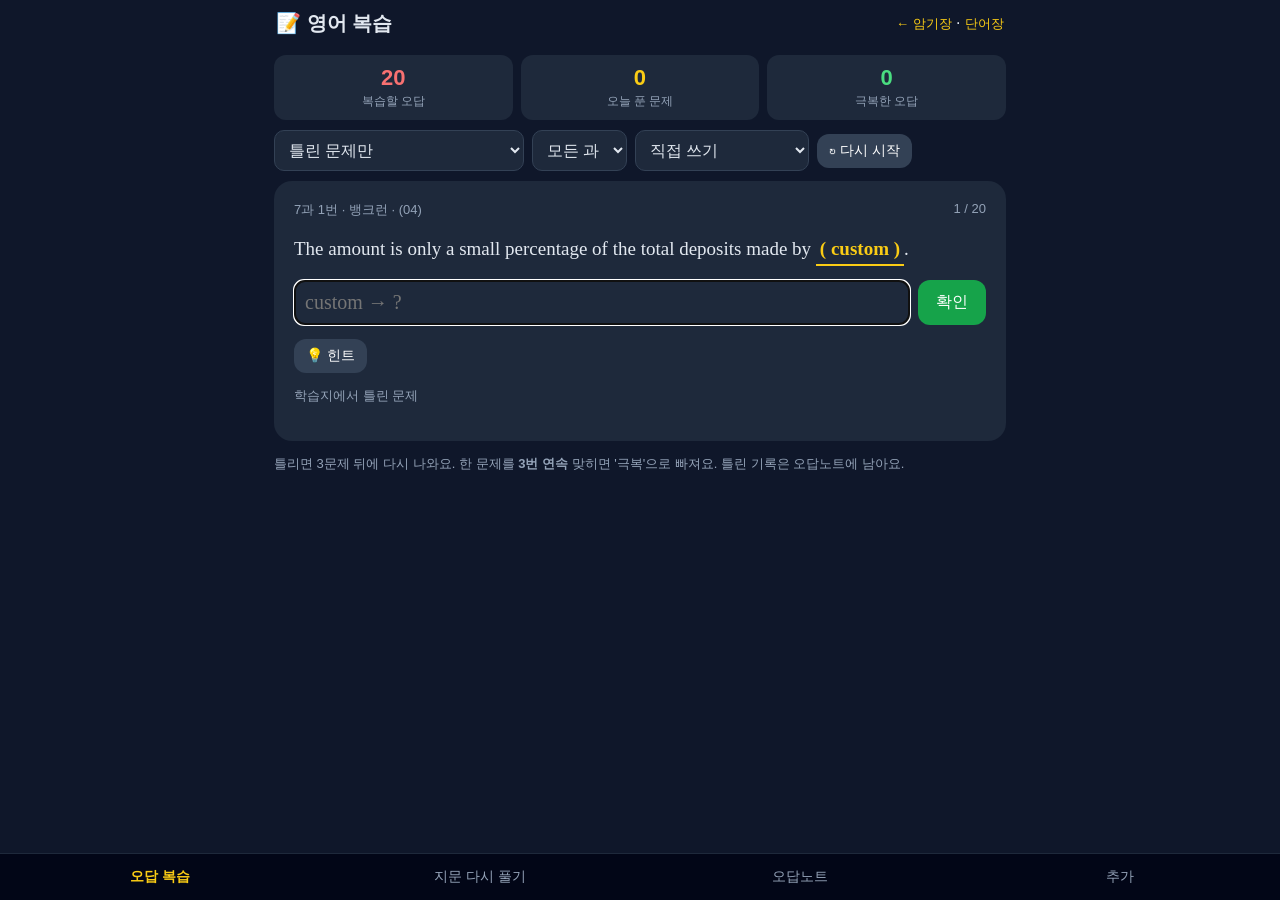
==== english.html @ 08113dca "영어 복습 페이지 추가: 어형변화 학습지(7·8과) 오답 위주 복습, 지문 다시 풀기, 오답노트 Co-Authored-By: Claude Opus 5.5 <noreply@anthr" ====
<!DOCTYPE html>
<html lang="ko">
<head>
<meta charset="UTF-8">
<meta name="viewport" content="width=device-width, initial-scale=1, viewport-fit=cover">
<meta name="apple-mobile-web-app-capable" content="yes">
<meta name="apple-mobile-web-app-title" content="암기장">
<meta name="theme-color" content="#0f172a">
<title>영어 복습 · 어형변화 오답</title>
<link rel="manifest" href="manifest.json">
<link rel="icon" href="icon.svg" type="image/svg+xml">
<!--
=====================================================================
  영어 복습 (어형변화 오답 위주) — 수정 가이드
=====================================================================
  한 파일짜리 HTML/CSS/JS. 데이터는 아래 <script id="eng-data"> 의 JSON 배열.
  지문 하나 = 객체 하나:
  { "id":"7-1", "book":"빠바 구문독해", "lesson":"7과", "no":1, "title":"뱅크런",
    "text":[ "문장1", "... [01] ...", ... ],      ← 빈칸은 [01], [02] … 로 표시
    "b":[ [원형, 정답, 내 오답, 유형, 해설], ... ] } ← b[0]이 [01]
      - 정답: 여러 개 허용이면 "terrifying|terrible" 처럼 | 로 구분 (첫 번째가 대표 정답)
      - 내 오답: 맞힌 문제는 "" / 틀린 문제는 내가 쓴 답 / "?" 는 선생님 체크(다시 볼 문제)
      - 유형: 명사 · 형용사 · 부사 · 분사 · 복수형
  ⚠ 문제 ID = "지문id-번호" (예: 7-1-04). 학습 기록이 ID로 저장되므로 id를 바꾸면 기록이 초기화됨.
  새 학습지는 화면의 '추가' 탭에서 붙여넣어도 되고(기기에만 저장), 여기 JSON에 넣어도 됨.
  저장 키: localStorage "eng_review_v1"  { st:{문제ID:{w:틀린수, c:연속정답, n:푼수, t:마지막}} }, "eng_review_extra"(추가 지문)
=====================================================================
-->
<style>
*{box-sizing:border-box;-webkit-tap-highlight-color:transparent}
body{margin:0;font-family:-apple-system,"Apple SD Gothic Neo","Noto Sans KR",sans-serif;background:#0f172a;color:#e2e8f0;padding-bottom:calc(80px + env(safe-area-inset-bottom))}
.top{display:flex;justify-content:space-between;align-items:center;padding:calc(env(safe-area-inset-top) + 10px) 16px 8px;max-width:760px;margin:0 auto}
.top h1{font-size:20px;margin:0}
.top a{color:#facc15;font-size:13px;text-decoration:none}
main{max-width:760px;margin:0 auto;padding:0 14px}
h2{font-size:16px;margin:22px 0 8px}
.muted{color:#94a3b8;font-size:13px;line-height:1.5}
.hidden{display:none!important}
.center{text-align:center}
.tab{display:none}.tab.active{display:block}
.row{display:flex;flex-wrap:wrap;gap:8px;margin:10px 0;align-items:center}
select,input[type=text],textarea{background:#1e293b;color:#e2e8f0;border:1px solid #334155;border-radius:10px;padding:10px;font-size:16px}
textarea{width:100%;font-family:ui-monospace,monospace;font-size:13px}
.chk{display:flex;align-items:center;gap:4px;font-size:14px}
.btn{background:#334155;color:#fff;border:0;border-radius:12px;padding:12px 18px;font-size:16px;cursor:pointer}
.btn.small{padding:8px 12px;font-size:14px}
.btn.good{background:#16a34a}.btn.bad{background:#dc2626}.btn.mid{background:#ca8a04}
.btn.wide{flex:1}
.stats{display:grid;grid-template-columns:repeat(3,1fr);gap:8px;margin:10px 0}
.stat{background:#1e293b;border-radius:12px;padding:10px;text-align:center}
.stat b{display:block;font-size:22px}
.stat span{font-size:12px;color:#94a3b8}
.stat.r b{color:#f87171}.stat.y b{color:#facc15}.stat.g b{color:#4ade80}
.qcard{background:#1e293b;border-radius:18px;padding:20px;display:flex;flex-direction:column;gap:14px;min-height:260px}
.qmeta{display:flex;justify-content:space-between;color:#94a3b8;font-size:13px;gap:8px}
.tagc{background:#334155;border-radius:8px;padding:1px 8px;font-size:12px;color:#e2e8f0}
.sent{font-size:19px;line-height:1.65;font-family:Georgia,"Times New Roman",serif}
.blank{display:inline-block;border-bottom:2px solid #facc15;color:#facc15;font-weight:700;padding:0 4px;min-width:70px;text-align:center}
.blank.ok{color:#4ade80;border-color:#4ade80}.blank.no{color:#f87171;border-color:#f87171}
.ansrow{display:flex;gap:8px}
.ansrow input{flex:1;min-width:0;font-size:20px;font-family:Georgia,serif}
.ansrow .btn{white-space:nowrap}
.result{border-top:1px dashed #475569;padding-top:12px;line-height:1.6;font-size:15px}
.result .big{font-size:20px;font-weight:700}
.result .ok{color:#4ade80}.result .no{color:#f87171}
.result s{color:#f87171}
.why{color:#cbd5e1;margin-top:6px}
.prev{font-size:13px;color:#94a3b8}
.speak{background:none;border:1px solid #334155;color:#e2e8f0;border-radius:999px;width:36px;height:36px;font-size:15px;cursor:pointer}
.chips{display:flex;flex-wrap:wrap;gap:6px;margin:8px 0}
.chip{background:#1e293b;border:1px solid #334155;color:#e2e8f0;border-radius:999px;padding:7px 12px;font-size:14px;cursor:pointer}
.chip.on{background:#facc15;color:#111;border-color:#facc15;font-weight:700}
.chip .n{color:#f87171;font-weight:700;margin-left:3px}
.chip.on .n{color:#b91c1c}
.passage{background:#1e293b;border-radius:14px;padding:16px;font-family:Georgia,serif;font-size:17px;line-height:2.1}
.passage input{width:auto;min-width:90px;max-width:170px;padding:2px 6px;font-size:16px;border-radius:6px;font-family:Georgia,serif}
.passage input.ok{border-color:#4ade80;color:#4ade80}.passage input.no{border-color:#f87171;color:#f87171}
.passage .fix{color:#4ade80;font-size:13px;margin-left:2px}
.passage .base{color:#94a3b8;font-size:12px}
.note{background:#1e293b;border-radius:12px;padding:12px 14px;margin:10px 0;border-left:4px solid #f87171}
.note.done{border-left-color:#4ade80;opacity:.75}
.note .h{display:flex;justify-content:space-between;font-size:12px;color:#94a3b8}
.note .s{font-family:Georgia,serif;font-size:15px;line-height:1.6;margin:6px 0}
.note .a{font-size:15px}
.note .a s{color:#f87171}.note .a b{color:#4ade80}
.pat{display:flex;flex-wrap:wrap;gap:6px}
.pat div{background:#1e293b;border-radius:10px;padding:8px 12px;font-size:14px}
.pat b{color:#f87171}
.tabs{position:fixed;bottom:0;left:0;right:0;display:flex;background:#020617;border-top:1px solid #1e293b;padding-bottom:env(safe-area-inset-bottom);z-index:5}
.tabs button{flex:1;background:none;border:0;color:#94a3b8;padding:14px 0;font-size:14px;cursor:pointer}
.tabs button.active{color:#facc15;font-weight:700}
.empty{text-align:center;padding:40px 10px;color:#94a3b8}
@media print{
  body{background:#fff;color:#000;padding:0}
  .top,.tabs,.noprint,.row{display:none!important}
  .tab{display:none!important}#tab-note{display:block!important}
  .note{background:#fff;border:1px solid #999;border-left:4px solid #000;break-inside:avoid;opacity:1}
  .note .h,.why{color:#333}.note .a s{color:#b00}.note .a b{color:#060}
  .pat div{background:#fff;border:1px solid #999}
}
</style>
</head>
<body>
<header class="top">
  <h1>📝 영어 복습</h1>
  <div><a href="index.html">← 암기장</a> · <a href="vocab.html">단어장</a></div>
</header>

<main>
  <!-- 오답 복습 -->
  <section id="tab-drill" class="tab active">
    <div class="stats">
      <div class="stat r"><b id="stWrong">0</b><span>복습할 오답</span></div>
      <div class="stat y"><b id="stTry">0</b><span>오늘 푼 문제</span></div>
      <div class="stat g"><b id="stDone">0</b><span>극복한 오답</span></div>
    </div>
    <div class="row">
      <select id="dScope">
        <option value="wrong">틀린 문제만</option>
        <option value="mix">틀린 문제 + 섞어서 맞힌 문제</option>
        <option value="all">전체 문제</option>
      </select>
      <select id="dLesson"></select>
      <select id="dMode">
        <option value="type">직접 쓰기</option>
        <option value="card">카드 (보고 넘기기)</option>
      </select>
      <button class="btn small" id="dRestart">↻ 다시 시작</button>
    </div>
    <div id="drillBox"></div>
    <p class="muted">틀리면 3문제 뒤에 다시 나와요. 한 문제를 <b>3번 연속</b> 맞히면 '극복'으로 빠져요. 틀린 기록은 오답노트에 남아요.</p>
  </section>

  <!-- 지문 -->
  <section id="tab-passage" class="tab">
    <p class="muted">학습지처럼 지문 전체를 다시 풀어요. 숫자는 그 지문에서 아직 극복 못 한 오답 수예요.</p>
    <div class="chips" id="pChips"></div>
    <div id="passageBox"></div>
  </section>

  <!-- 오답노트 -->
  <section id="tab-note" class="tab">
    <h2>내 실수 패턴</h2>
    <div class="pat" id="patBox"></div>
    <div class="row noprint">
      <select id="nFilter">
        <option value="open">아직 복습할 오답</option>
        <option value="all">틀렸던 문제 전부</option>
      </select>
      <button class="btn small good" id="nPrint">오답노트 PDF 저장</button>
    </div>
    <div id="noteList"></div>
  </section>

  <!-- 추가 -->
  <section id="tab-add" class="tab">
    <h2>새 학습지 추가</h2>
    <p class="muted">채점한 어형변화 학습지 사진과 아래 요청문을 AI에게 보내고, 받은 JSON을 붙여넣으세요. 이 기기에만 저장돼요.</p>
    <textarea id="promptBox" rows="9" readonly></textarea>
    <div class="row"><button class="btn small" id="copyPrompt">요청문 복사</button></div>
    <textarea id="pasteBox" rows="8" placeholder='[{"id":"9-1","book":"빠바 구문독해","lesson":"9과","no":1,"title":"...","text":["... [01] ..."],"b":[["limit","limited","limit","분사","해설"]]}]'></textarea>
    <div class="row"><button class="btn" id="pasteAdd">추가하기</button></div>
    <p class="muted" id="pasteMsg"></p>
    <h2>기기에 추가한 지문</h2>
    <div id="extraList" class="muted"></div>
    <h2>기록</h2>
    <div class="row">
      <button class="btn small" id="exportBtn">기록 내보내기</button>
      <label class="btn small">가져오기<input type="file" id="importFile" accept=".json,application/json" hidden></label>
      <button class="btn small bad" id="resetBtn">기록 초기화</button>
    </div>
  </section>
</main>

<nav class="tabs">
  <button data-tab="drill" class="active">오답 복습</button>
  <button data-tab="passage">지문 다시 풀기</button>
  <button data-tab="note">오답노트</button>
  <button data-tab="add">추가</button>
</nav>

<script type="application/json" id="eng-data">
[
{"id":"7-1","book":"빠바 구문독해","lesson":"7과","no":1,"title":"뱅크런",
 "text":["People sometimes worry that a bank will run out of money.","So they all panic and try to withdraw their money.","This is called a bank run.","In some cases, it can cause a bank to go bankrupt.","The reason for this is that most banks keep a [01] amount of money in their safes.","They do this for [02] purposes.","The amount is only a small [03] of the total deposits made by [04].","Therefore, if a bank run occurs, the bank must find a way to increase the amount of cash they have on hand.","One way that they can do this is by selling their assets.","These sales must be done [05], so the price of the assets is likely to be much lower than normal.","This can cause even more [06] [07], leading to [08] [09]."],
 "b":[["limit","limited","","분사","명사 amount를 꾸미는 말 → '제한된' 과거분사 limited"],
      ["secure","security","","명사","for ___ purposes: 명사가 명사를 꾸밈 → security purposes(보안상의 목적)"],
      ["percent","percentage","","명사","a small ___ of ~ : '비율'은 percentage (percent는 숫자 뒤: 15 percent)"],
      ["custom","customers","customer","복수형","made by ___ : 예금한 '고객들' → 셀 수 있는 명사는 복수형 customers. (custom=관습, customer=고객)"],
      ["quick","quickly","","부사","동사 be done을 꾸밈 → 부사 quickly"],
      ["custom","customer","","명사","customer anxiety: 명사가 명사를 꾸밈(고객 불안). 여기는 수식어라 단수!"],
      ["anxious","anxiety","","명사","cause의 목적어 → 명사 anxiety"],
      ["increase","increased","increase","분사","명사 withdrawals 앞에서 꾸미는 말 → '증가된' increased. 명사 앞 동사는 분사로!"],
      ["withdraw","withdrawals","","명사","leading to ___ : 전치사 to 뒤 명사 '인출' withdrawals"]]},
{"id":"7-2","book":"빠바 구문독해","lesson":"7과","no":2,"title":"병원 광대",
 "text":["Although being ill is quite serious, some trips to the hospital now include unexpected [01].","Healthcare [02] have been dressing up like clowns to help patients relax and reduce the stress staying in the hospital can cause.","Evidence suggests the laughter these [03] clowns create is as [04] as some medication.","In one experiment, [05] sent clowns to entertain children being prepared for surgery.","One group of kids spent about half an hour with a clown, while a second group of children received a sedative instead.","The kids who met with clowns showed the same [06] in anxiety as those who were given the sedative.","It is believed that medical clowns could also be used to help kids with autism and young burn victims in need of [07] bandage-changing."],
 "b":[["laugh","laughter","","명사","형용사 unexpected 뒤 → 명사 '웃음' laughter"],
      ["work","workers","","복수형","have been의 주어 → 사람 명사 복수 workers"],
      ["medicine","medical","","형용사","clowns를 꾸밈 → 형용사 medical(의료의)"],
      ["effect","effective","","형용사","as ___ as : be동사의 보어 → 형용사 effective"],
      ["research","researchers","","복수형","sent의 주어 → 사람 명사 researchers"],
      ["reduce","reduction","","명사","the same ___ in : 관사+형용사 뒤 → 명사 reduction"],
      ["pain","painful","","형용사","bandage-changing을 꾸밈 → 형용사 painful"]]},
{"id":"7-3","book":"빠바 구문독해","lesson":"7과","no":3,"title":"침팬지와 게임 이론",
 "text":["In the 1950s, [01] observed chimpanzees that weren't [02] related sharing meat.","They struggled to understand why animals that aren't part of the same family help one another.","Today, it is believed that the answer is related to game theory.","To understand this concept better, consider the following situation.","Tournaments were once held by a [03] [04] in which computer programs competed against each other.","Each program had a specific strategy that it followed when encountering an opponent — cooperating with it, backing down from it, and so on.","A strategy emerged over time that was more [05] than others: start by being [06], and then [07] copy your opponents' [08].","In other words, if they cooperate, I cooperate.","If they stop sharing with me, I stop sharing with them.","The behavior we observe in the animal kingdom that is similar to this is called reciprocity.","The chimpanzees share food with others because they believe the other will return the favor."],
 "b":[["biology","biologists","","복수형","observed의 주어, 다음 문장에서 They로 받음 → biologists"],
      ["biological","biologically","","부사","형용사 related를 꾸밈 → 부사 biologically"],
      ["politics","political","","형용사","scientist를 꾸밈 → 형용사 political"],
      ["science","scientist","scientists","복수형","앞에 관사 a! → 단수 scientist (a political scientist 정치학자)"],
      ["success","successful","","형용사","more ___ than : be동사 보어 → 형용사"],
      ["cooperate","cooperative","","형용사","being ___ : be의 보어 → 형용사 cooperative"],
      ["simple","simply","","부사","동사 copy를 꾸밈 → 부사 simply"],
      ["behave","behavior","","명사","소유격 opponents' 뒤 → 명사 behavior"]]},
{"id":"7-4","book":"빠바 구문독해","lesson":"7과","no":4,"title":"바를러 국경 마을",
 "text":["Baarle is a small border village where areas of Belgian land are scattered within the [01] Dutch territory.","To make things more [02], there are some Belgian areas within the Dutch territory that contain smaller Dutch properties.","It is one of only a few places in the world that have such a [03] border.","In 1995, the Belgian and Dutch [04] decided to [05] mark the unusual border with a line on the ground.","If the border line runs through the middle of [06] such as houses and cafes, it cuts them in half, and each part belongs to a [07] country.","Which country do you live in if your house is divided by this line?","This is determined by where your front door is!","So if the Dutch annoyed you last week, all you have to do is move your front door to relocate to Belgium."],
 "b":[["surround","surrounding","surrounded","분사","'주변의, 둘러싸고 있는' 네덜란드 영토 → surrounding (영토가 벨기에 땅을 둘러싸는 능동). surrounded는 '둘러싸인'"],
      ["confuse","confusing","","분사","상황(things)이 혼란을 '주는' → confusing"],
      ["complicate","complicated","","분사","'복잡한' 국경 → complicated"],
      ["govern","governments","?","복수형","Belgian and Dutch 두 나라의 정부 → 복수형 governments"],
      ["clear","clearly","","부사","동사 mark를 꾸밈 → 부사 clearly"],
      ["build","buildings","building","복수형","such as houses and cafes(여러 건물), 관사도 없음 → 복수 buildings"],
      ["differ","different","","형용사","a ___ country : 명사 수식 → 형용사 different"]]},
{"id":"7-5","book":"빠바 구문독해","lesson":"7과","no":5,"title":"연좌 농성 운동",
 "text":["The sit-in [01] was part of the struggle for [02] [03] in the US.","Its goal was to end the [04] [05] of races in public places.","One of the most important events of this movement was the moment when some African American college students sat in a [06] section of a restaurant in North Carolina.","They were told to leave, but they protested by remaining in their seats.","This was not the first sit-in of the civil rights movement, but it led to a series of similar protests.","During them, [07] occupied seats in places where races were segregated, including restaurants and libraries.","They refused to move unless they were either served or arrested.","Many [08] decided to end their practice of racial [09] rather than deal with more protests.","These sit-ins helped pass the Civil Rights Act of 1964, which [10] ended segregation in public places."],
 "b":[["move","movement","","명사","The sit-in ___ : '운동' movement"],
      ["race","racial","","형용사","equality를 꾸밈 → 형용사 racial"],
      ["equal","equality","","명사","for 뒤 → 명사 equality"],
      ["force","forced","","분사","'강제된' 분리 → forced"],
      ["separate","separation","","명사","the ___ of races : 명사 separation"],
      ["segregate","segregated","","분사","'분리된' 구역 → segregated"],
      ["protest","protesters","","복수형","occupied의 주어 → 사람 명사 복수 protesters"],
      ["establish","establishments","","복수형","Many ___ : 업체들 → establishments"],
      ["segregate","segregation","","명사","racial 뒤 → 명사 segregation"],
      ["official","officially","","부사","동사 ended를 꾸밈 → 부사 officially"]]},
{"id":"7-6","book":"빠바 구문독해","lesson":"7과","no":6,"title":"불면증",
 "text":["Insomnia [01] face a vicious cycle.","First, they fail to sleep well for a few nights in a row, and then they begin to experience stress about their lack of sleep.","This stress, in turn, leads to further trouble sleeping.","While many patients feel [02] is the only remedy for their problem, doctors disagree.","They believe that a [03] condition is often responsible for insomnia.","This condition can be treated with cognitive [04] therapy, which focuses on changing the way these people think about insomnia, thereby enabling a change in behavior.","The therapy involves showing patients that they can still be [05] even if they fail to get a good night's sleep once in a while."],
 "b":[["suffer","sufferers","","복수형","face의 주어, they로 받음 → sufferers"],
      ["medicate","medication","","명사","feel (that) ___ is : 주어 → 명사 medication"],
      ["psychology","psychological","","형용사","condition을 꾸밈 → 형용사"],
      ["behavior","behavioral","","형용사","therapy를 꾸밈 → behavioral (인지행동치료)"],
      ["health","healthy","","형용사","be동사 보어 → 형용사 healthy"]]},
{"id":"7-7","book":"빠바 구문독해","lesson":"7과","no":7,"title":"그레이스 호퍼",
 "text":["Grace Hopper was born in New York in 1906.","She showed an interest in mechanics at an early age, often taking apart [01] and putting them back together.","She earned degrees in mathematics and physics at Vassar College and later received a PhD in mathematics from Yale.","Upon graduating, she returned to Vassar as a professor.","Following the attack on Pearl Harbor in 1941, which caused the US to enter World War II, Hopper joined the military.","In 1944, she was assigned to a computer project at Harvard University.","Her team helped create an early version of an electronic computer.","After the war, she took part in the [02] of UNIVAC, the first all-electronic [03] computer.","She [04] reached the rank of [05] and was recognized [06] for her work with computers.","In 1973, she became the first woman to be named a [07] fellow of the British Computer Society."],
 "b":[["apply","appliances","","복수형","taking apart ___ and putting them : them으로 받음 → 가전제품 appliances"],
      ["create","creation","creating","명사","the ___ of : 관사 the와 of 사이 → 명사 creation"],
      ["digit","digital","","형용사","computer를 꾸밈 → 형용사 digital"],
      ["eventual","eventually","","부사","동사 reached를 꾸밈 → 부사"],
      ["command","commander","","명사","the rank of ___ : 계급 '사령관' commander"],
      ["international","internationally","","부사","was recognized를 꾸밈 → 부사"],
      ["distinguish","distinguished","","분사","'저명한' 회원 → distinguished"]]},
{"id":"7-8","book":"빠바 구문독해","lesson":"7과","no":8,"title":"베수비오 화산",
 "text":["Mount Vesuvius is a volcano in Italy that had been inactive for hundreds of years until August 24, 79 A.D., when it [01] erupted.","The [02] began in the morning, as rock and lava began to be expelled at an [03] rate of 1.5 million tons per second.","The sky darkened and about six inches of ash fell to the ground each hour.","The lava started to flow around midnight, and the next morning a cloud of toxic gas reached Pompeii, where around 20,000 people lived.","At the time, the region was a popular resort spot, with many [04].","Most of the people who did not leave at the start of the eruption were buried alive in rock and ash.","In the end, it is believed that [05] 16,000 people died."],
 "b":[["sudden","suddenly","","부사","erupted를 꾸밈 → 부사"],
      ["erupt","eruption","","명사","The ___ began : 주어 → 명사"],
      ["amaze","amazing","amazed","분사","속도(rate)가 놀라움을 '주는' → amazing. 사람이 놀람을 '느끼면' amazed"],
      ["tour","tourists","","복수형","many 뒤 → 복수 tourists"],
      ["approximate","approximately","","부사","숫자 16,000을 꾸밈 → 부사"]]},
{"id":"8-1","book":"빠바 구문독해","lesson":"8과","no":1,"title":"피오나의 오디션",
 "text":["On the day of her big audition, Fiona waited outside the theater, looking at the [01] doors.","[02] [03] ran through her head: \"Am I good enough? What if I forget my lines?\"","It felt like a million butterflies were fluttering around her stomach.","[04], the doors swung open, and someone called her name.","Walking in, Fiona relaxed a bit.","\"It's now or never,\" she whispered, trying to make herself feel brave.","Standing on the stage and saying her lines, she began to feel sure of herself again.","Not only did she recite every line [05], but she also delivered them with immense passion.","Coming off the stage, she couldn't help but smile.","\"I did it. I really did it,\" she thought, [06] at how the audition had gone."],
 "b":[["close","closed","","분사","'닫힌' 문 → closed"],
      ["terror","Terrifying|Terrible","","형용사","thoughts를 꾸밈 → 형용사 '무서운' terrifying / terrible"],
      ["think","thoughts","thinking","명사","ran의 주어, 형용사 뒤 → 명사 '생각들' thoughts (복수)"],
      ["sudden","Suddenly","","부사","문장 전체를 꾸밈 → 부사"],
      ["perfect","perfectly","","부사","recite를 꾸밈 → 부사"],
      ["surprise","surprised","","분사","그녀가 놀람을 '느낌' → surprised"]]},
{"id":"8-2","book":"빠바 구문독해","lesson":"8과","no":2,"title":"나무가 되는 책",
 "text":["Despite the [01] of e-books, most kids still prefer [02] books.","[03], making printed books means cutting down trees.","But an Argentine children's book called My Father Was in the Jungle can [04] be turned back into a tree.","Made from acid-free paper and with non-toxic ink, the entire book is environment-friendly.","Seeds are also sewn into the book's pages, so it can be transformed into a tree.","Once they finish reading the book, children are encouraged to water its cover and put it in a [05] spot.","Placing the book in the dirt when the seeds begin to sprout, children can grow it like any other plant.","Although this is just a one-time project, the [06] hopes it will make people aware of the resources needed to produce everyday items such as books."],
 "b":[["popular","popularity","","명사","the ___ of → 명사"],
      ["print","printed","","분사","'인쇄된' 책 → printed"],
      ["unfortunate","Unfortunately","","부사","문장 전체를 꾸밈 → 부사"],
      ["actual","actually","","부사","can ___ be : 조동사와 동사 사이 → 부사"],
      ["sun","sunny","","형용사","spot을 꾸밈 → 형용사"],
      ["publish","publisher","","명사","hopes의 주어 → 출판사 publisher"]]},
{"id":"8-3","book":"빠바 구문독해","lesson":"8과","no":3,"title":"나무 이식 쇼크",
 "text":["Tree transplant shock is a condition that occurs when a tree undergoes stress or trauma after being moved to a new [01].","Symptoms of tree transplant shock include slower [02], which can [03] lead to [04].","Removed from its [05] location, a young tree can be expected to retain only about 15% of its root system.","This reduces its [06] to absorb water and nutrients from the soil.","There are, however, ways to deal with this, such as transplanting only trees that are native to the region.","Better suited to deal with the local climate and soils, these trees will develop new roots more [07].","Both before and after the transplant, be sure to provide the tree with plenty of water.","Once [08] transplanted, the tree will require regular [09] until it has become [10] established in its new location."],
 "b":[["locate","location","","명사","a new ___ → 명사"],
      ["grow","growth","","명사","slower ___ : 형용사 뒤 → 명사"],
      ["potential","potentially","","부사","can ___ lead → 부사"],
      ["die","death","","명사","lead to ___ : 전치사 뒤 → 명사"],
      ["origin","original","","형용사","location을 꾸밈 → 형용사"],
      ["able","ability","","명사","its ___ to : 소유격 뒤 → 명사"],
      ["quick","quickly","","부사","develop을 꾸밈 → 부사"],
      ["successful","successfully","","부사","transplanted를 꾸밈 → 부사"],
      ["water","watering","","명사","regular ___ : 물 주기 watering"],
      ["firm","firmly","","부사","established를 꾸밈 → 부사"]]},
{"id":"8-4","book":"빠바 구문독해","lesson":"8과","no":4,"title":"치과의사 방문",
 "text":["Earlier this week, our students welcomed Dr. Turner, a local dentist from the Randolph Dental Clinic nearby.","The goal of his visit was to improve the students' [01] of the [02] of dental health.","They were [03] [04] and asked Dr. Turner a number of questions.","After the question-and-answer session, the students participated in a role-playing [05].","They took turns playing the role of a dentist, even putting on a mask and gloves.","Having completed the experience, each student received a gift bag filled with [06] items for keeping their teeth clean and [07].","Encouraged by the [08] dentist to practice proper dental care at home, they are all likely to take better care of their teeth than ever before."],
 "b":[["understand","understanding","to understand","명사","소유격 students' 뒤 → 명사 understanding(이해). to부정사는 소유격 뒤에 못 옴"],
      ["important","importance","","명사","the ___ of → 명사"],
      ["extreme","extremely","","부사","형용사 interested를 꾸밈 → 부사"],
      ["interest","interested","","분사","학생들이 흥미를 '느낌' → interested"],
      ["active","activity","","명사","a role-playing ___ → 명사"],
      ["use","useful","using","형용사","명사 items를 꾸밈 → 형용사 '유용한' useful"],
      ["health","healthy","","형용사","keep teeth clean and ___ : clean과 나란히 → 형용사"],
      ["visit","visiting","visited","분사","'방문한(방문 중인)' 치과의사 → visiting (능동). visited는 '방문을 받은'"]]},
{"id":"8-5","book":"빠바 구문독해","lesson":"8과","no":5,"title":"프리츠 폴라드",
 "text":["Fritz Pollard was an [01] football [02] and coach who broke many [03] throughout his career.","It started when he joined the Brown University football team in 1915.","Being African American, Pollard wasn't accepted by his teammates at first.","However, his skill and charisma changed their minds, and Pollard led Brown to a record of eight wins and one [04] the following year.","In 1920, Pollard became the first African American quarterback in the pro football league and won the [05] with his team, the Akron Pros.","The next year, he became the first African American head coach in the [06] Football League, and he continued to coach and play until 1926.","His playing days being behind him, Pollard then organized and began coaching the Chicago Black Hawks, an all-African American [07] football team, in 1928.","Pollard [08] retired from football in 1937."],
 "b":[["America","American","","형용사","football player를 꾸밈 → 형용사"],
      ["play","player","","명사","___ and coach : 사람 명사"],
      ["bound","boundaries","boundary","복수형","many 뒤 → 복수 boundaries (y → ies)"],
      ["lose","loss","losts","명사","eight wins and one ___ : 명사 loss(패배). lose의 명사형은 loss"],
      ["champion","championship","","명사","won the ___ : 우승(대회) championship"],
      ["nation","National","","형용사","National Football League(NFL)"],
      ["profession","professional","","형용사","football team을 꾸밈 → 형용사"],
      ["final","finally","","부사","retired를 꾸밈 → 부사"]]},
{"id":"8-6","book":"빠바 구문독해","lesson":"8과","no":6,"title":"남 탓, 상황 탓",
 "text":["Imagine that you ask a man for [01], and he gives you a rude [02].","You will [03] assume that he has an unpleasant [04].","In fact, though, he might have just received some terrible news that has [05] affected his mood.","His response may have resulted from these circumstances, not from his true nature.","It is quite common to blame someone's personality without considering [06] factors that may have contributed to his or her [07].","What is especially [08] is that, while we often do this to other people, we [09] do it to ourselves.","When looking at our own actions, we always believe that we have good reasons for the things we do.","However, we are quick to judge others [10] while ignoring possible [11] factors."],
 "b":[["direct","directions","direction","복수형","ask for directions = 길을 묻다 → 항상 복수 directions"],
      ["respond","response","responds","명사","a rude ___ : 관사+형용사 뒤 → 명사 response"],
      ["probable","probably","","부사","assume을 꾸밈 → 부사"],
      ["personal","personality","","명사","an unpleasant ___ → 명사 '성격'"],
      ["serious","seriously","","부사","affected를 꾸밈 → 부사"],
      ["situation","situational","","형용사","factors를 꾸밈 → 형용사"],
      ["act","actions|action","","명사","his or her ___ : 소유격 뒤 → 명사 actions"],
      ["interest","interesting","","분사","What(그 사실)이 흥미를 '주는' → interesting"],
      ["rare","rarely","","부사","do를 꾸밈 → 부사 rarely(거의 ~않다)"],
      ["negative","negatively","","부사","judge를 꾸밈 → 부사"],
      ["contribute","contributing|contributory","","분사","factors를 꾸밈 → '원인이 되는' contributing"]]},
{"id":"8-7","book":"빠바 구문독해","lesson":"8과","no":7,"title":"거울 글씨",
 "text":["Young children write with all their [01] focused on each letter.","Despite this, it's common for them to write some of the letters backwards.","This is called \"mirror writing,\" and it may be caused by the way our brains store images, known as \"mirror generalization.\"","When we remember images, we focus on shape rather than [02].","This is because early humans needed to be able to recognize a [03] predator, such as a tiger, from any angle.","Therefore, whether we're looking at a tiger [04] or from the side, we still [05] know it's a tiger.","It is believed that mirror [06], combined with a child's weak [07] of right and left, is what causes the [08] backward letter."],
 "b":[["attend","attention","","명사","all their ___ → 명사"],
      ["orient","orientation","","명사","shape rather than ___ : shape와 나란히 → 명사"],
      ["danger","dangerous","","형용사","predator를 꾸밈 → 형용사"],
      ["direct","directly","","부사","정면으로 → 부사"],
      ["immediate","immediately","","부사","know를 꾸밈 → 부사"],
      ["generalize","generalization","","명사","주어 → 명사"],
      ["understand","understanding","","명사","weak ___ of → 명사"],
      ["occasion","occasional","occasionally","형용사","the ___ backward letter : 명사구를 꾸밈 → 형용사 occasional. 명사 앞에는 부사 X"]]},
{"id":"8-8","book":"빠바 구문독해","lesson":"8과","no":8,"title":"뱀 흉내 애벌레",
 "text":["With predators hiding around every corner, it's not easy for many animals to survive in the wild.","That's why some have developed camouflage to trick their predators.","The caterpillar of a moth called Hemeroplanes triptolemus, found in many areas of Africa and South America, is one example.","It mimics a snake to scare away birds, which like to eat the caterpillars but are preyed upon by snakes.","The snake caterpillar does this by inflating its front part to form a diamond-shaped head.","When it does this, eye-shaped [01] on its head get bigger, making the caterpillar look like a snake with large eyes.","With the caterpillar's camouflage giving it a [02] [03] like that of a predator, the birds stay away.","It can also move its body like a striking snake, even though it can't bite and isn't [04]."],
 "b":[["mark","markings","marked","명사","eye-shaped ___ : get의 주어 → 명사 복수 markings(무늬)"],
      ["frighten","frightening","?","분사","겉모습이 새들에게 겁을 '주는' → frightening. 감정을 일으키면 -ing, 느끼면 -ed"],
      ["appear","appearance","","명사","a frightening ___ → 명사"],
      ["poison","poisonous","?","형용사","isn't ___ : be동사 보어 → 형용사. 철자 주의 poison+ous"]]}
]
</script>

<script>
'use strict';
const $ = id => document.getElementById(id);
const esc = s => String(s ?? '').replace(/[&<>"']/g, c => ({ '&': '&amp;', '<': '&lt;', '>': '&gt;', '"': '&quot;', "'": '&#39;' }[c]));
const KEY = 'eng_review_v1', XKEY = 'eng_review_extra';
const MASTER = 3; // 연속으로 이만큼 맞히면 극복
let store = { st: {}, day: '', today: 0 };
try { const v = JSON.parse(localStorage.getItem(KEY)); if (v && v.st) store = Object.assign(store, v); } catch (e) {}
let extra = [];
try { extra = JSON.parse(localStorage.getItem(XKEY)) || []; } catch (e) {}
const save = () => { try { localStorage.setItem(KEY, JSON.stringify(store)); } catch (e) {} };
const todayStr = () => new Date().toISOString().slice(0, 10);

/* ===== 데이터 ===== */
let passages = [], items = [];
function build() {
  const base = JSON.parse($('eng-data').textContent);
  const map = {}; base.forEach(p => map[p.id] = p); extra.forEach(p => map[p.id] = p);
  passages = Object.values(map).sort((a, b) => cmpId(a.id, b.id));
  items = [];
  passages.forEach(p => p.b.forEach((b, i) => {
    const n = String(i + 1).padStart(2, '0');
    items.push({ id: `${p.id}-${n}`, p, n, base: b[0], ans: String(b[1]).split('|').map(s => s.trim()), my: b[2] || '', tag: b[3] || '', why: b[4] || '' });
  }));
}
function cmpId(a, b) { const x = a.split('-').map(Number), y = b.split('-').map(Number); return (x[0] - y[0]) || (x[1] - y[1]) || a.localeCompare(b); }
const rec = it => store.st[it.id] || { w: 0, c: 0, n: 0 };
const everWrong = it => !!it.my || rec(it).w > 0;
const mastered = it => rec(it).c >= MASTER;
const open = it => everWrong(it) && !mastered(it);
const norm = s => String(s).toLowerCase().replace(/[’']/g, "'").replace(/[.,!?;:"]/g, '').replace(/\s+/g, ' ').trim();
const isRight = (it, v) => it.ans.some(a => norm(a) === norm(v));
const myLabel = it => it.my === '?' ? '선생님 체크' : it.my;

function record(it, ok) {
  if (store.day !== todayStr()) { store.day = todayStr(); store.today = 0; }
  const r = rec(it);
  r.n++; r.t = Date.now();
  if (ok) r.c++; else { r.w++; r.c = 0; }
  store.st[it.id] = r; store.today++; save(); renderStats();
}
function renderStats() {
  if (store.day !== todayStr()) { store.day = todayStr(); store.today = 0; }
  $('stWrong').textContent = items.filter(open).length;
  $('stTry').textContent = store.today;
  $('stDone').textContent = items.filter(it => everWrong(it) && mastered(it)).length;
}

/* 문장: target 빈칸은 html로, 나머지 빈칸은 정답으로 채움 */
function sentenceOf(it) { return it.p.text.find(s => s.includes(`[${it.n}]`)) || ''; }
function fillSentence(s, p, targetN, targetHtml) {
  return esc(s).replace(/\[(\d\d)\]/g, (m, n) => n === targetN ? targetHtml : esc(p.b[+n - 1] ? String(p.b[+n - 1][1]).split('|')[0] : m));
}
function plainSentence(it) { return sentenceOf(it).replace(/\[(\d\d)\]/g, (m, n) => String(it.p.b[+n - 1][1]).split('|')[0]); }
function speak(text) {
  try { const u = new SpeechSynthesisUtterance(text); u.lang = 'en-US'; u.rate = .9; speechSynthesis.cancel(); speechSynthesis.speak(u); } catch (e) {}
}
const shuffle = a => { a = a.slice(); for (let i = a.length - 1; i > 0; i--) { const j = Math.floor(Math.random() * (i + 1)); [a[i], a[j]] = [a[j], a[i]]; } return a; };

/* ===== 오답 복습 ===== */
let queue = [], qi = 0, answered = false, sessionOk = 0, sessionN = 0;
function fillLessonSelect() {
  const sel = $('dLesson'), cur = sel.value;
  const lessons = [...new Set(passages.map(p => p.lesson))];
  sel.innerHTML = '<option value="*">모든 과</option>' + lessons.map(l => `<option>${esc(l)}</option>`).join('');
  if ([...sel.options].some(o => o.value === cur)) sel.value = cur;
}
function startDrill() {
  const lesson = $('dLesson').value, scope = $('dScope').value;
  let pool = items.filter(it => lesson === '*' || it.p.lesson === lesson);
  if (scope === 'wrong') pool = shuffle(pool.filter(open)).sort((a, b) => rec(b).w - rec(a).w);
  else if (scope === 'mix') {
    const w = shuffle(pool.filter(open)), r = shuffle(pool.filter(it => !open(it))).slice(0, Math.max(5, Math.round(w.length / 2)));
    pool = shuffle([...w, ...r]);
  } else pool = shuffle(pool);
  queue = pool; qi = 0; sessionOk = 0; sessionN = 0;
  drawDrill();
}
function drawDrill() {
  const box = $('drillBox'); answered = false;
  if (!queue.length) {
    box.innerHTML = `<div class="qcard"><div class="empty">🎉 복습할 오답이 없어요!<br>'전체 문제'로 바꾸거나 '지문 다시 풀기'로 확인해 보세요.</div></div>`; return;
  }
  if (qi >= queue.length) {
    box.innerHTML = `<div class="qcard"><div class="empty"><div style="font-size:40px">✅</div>한 바퀴 끝! ${sessionN}번 풀어서 ${sessionOk}번 맞혔어요.<br><br><button class="btn good" id="again">한 번 더</button></div></div>`;
    $('again').onclick = startDrill; return;
  }
  const it = queue[qi], card = $('dMode').value === 'card', r = rec(it);
  const blank = `<span class="blank" id="bl">( ${esc(it.base)} )</span>`;
  box.innerHTML = `<div class="qcard">
    <div class="qmeta"><span>${esc(it.p.lesson)} ${it.p.no}번 · ${esc(it.p.title)} · (${it.n})</span><span>${qi + 1} / ${queue.length}</span></div>
    <div class="sent">${fillSentence(sentenceOf(it), it.p, it.n, blank)}</div>
    ${card ? `<div class="muted center" id="tapHint">( ${esc(it.base)} ) 를 알맞은 형태로 떠올리고 → 답 보기</div>
      <button class="btn" id="reveal">답 보기</button>`
    : `<div class="ansrow"><input type="text" id="ans" autocomplete="off" autocapitalize="off" autocorrect="off" spellcheck="false" placeholder="${esc(it.base)} → ?"><button class="btn good" id="chk">확인</button></div>
      <div class="row" style="margin:0"><button class="btn small" id="hint">💡 힌트</button><span class="muted" id="hintTxt"></span></div>`}
    <div class="result hidden" id="res"></div>
    <div class="row hidden" id="nextRow" style="margin:0"></div>
    <div class="prev">${r.n ? `지금까지 ${r.n}번 풀이 · 틀림 ${r.w + (it.my && it.my !== '?' ? 1 : 0)} · 연속 정답 ${r.c}/${MASTER}` : (it.my ? '학습지에서 틀린 문제' : '')}</div>
  </div>`;
  if (card) {
    $('reveal').onclick = () => { showResult(it, null); $('reveal').remove(); $('tapHint').remove(); };
  } else {
    const inp = $('ans');
    inp.focus();
    inp.onkeydown = e => { if (e.key === 'Enter') { e.preventDefault(); answered ? next() : check(); } };
    $('chk').onclick = () => answered ? next() : check();
    $('hint').onclick = () => { $('hintTxt').textContent = `유형: ${it.tag || '?'} · 첫 글자 ${it.ans[0][0]} · ${it.ans[0].length}글자`; };
  }
}
function check() {
  const it = queue[qi], v = $('ans').value;
  if (!v.trim()) return;
  const ok = isRight(it, v);
  record(it, ok); sessionN++; if (ok) sessionOk++;
  if (!ok) requeue(it);
  showResult(it, ok, v);
}
function requeue(it) {
  const pos = Math.min(queue.length, qi + 4);
  queue.splice(pos, 0, it);
}
function showResult(it, ok, v) {
  answered = true;
  const bl = $('bl');
  bl.textContent = it.ans[0]; bl.classList.add(ok === false ? 'no' : 'ok');
  const prev = it.my ? `<div class="prev">학습지에서: ${it.my === '?' ? '선생님이 체크한 문제' : `<s>${esc(it.my)}</s> → ${esc(it.ans[0])}`}</div>` : '';
  const head = ok === null ? `<span class="big">${esc(it.ans.join(' / '))}</span>`
    : ok ? `<span class="big ok">⭕ 정답! ${esc(it.ans[0])}</span>`
    : `<span class="big no">❌ <s>${esc(v)}</s> → ${esc(it.ans[0])}</span>`;
  $('res').innerHTML = `${head} <button class="speak" id="spk" title="문장 듣기">🔊</button>
    <div class="why"><span class="tagc">${esc(it.tag)}</span> ${esc(it.why)}</div>${prev}`;
  $('res').classList.remove('hidden');
  $('spk').onclick = () => speak(plainSentence(it));
  const nr = $('nextRow'); nr.classList.remove('hidden');
  if (ok === null) {
    nr.innerHTML = `<button class="btn bad wide" id="cNo">몰랐다</button><button class="btn good wide" id="cOk">알았다</button>`;
    $('cNo').onclick = () => { record(it, false); sessionN++; requeue(it); next(); };
    $('cOk').onclick = () => { record(it, true); sessionN++; sessionOk++; next(); };
  } else {
    nr.innerHTML = `<button class="btn wide" id="nxt">다음 →</button>`;
    $('nxt').onclick = next;
    $('chk').textContent = '다음';
    $('ans').readOnly = true;
  }
}
function next() { qi++; drawDrill(); }

/* ===== 지문 다시 풀기 ===== */
let curP = null;
function renderPassageChips() {
  $('pChips').innerHTML = passages.map(p => {
    const n = items.filter(it => it.p === p && open(it)).length;
    return `<button class="chip ${curP === p.id ? 'on' : ''}" data-id="${esc(p.id)}">${esc(p.lesson)} ${p.no}번${n ? `<span class="n">${n}</span>` : ''}</button>`;
  }).join('');
  $('pChips').querySelectorAll('.chip').forEach(b => b.onclick = () => { curP = b.dataset.id; renderPassageChips(); renderPassage(); });
}
function renderPassage() {
  const p = passages.find(x => x.id === curP), box = $('passageBox');
  if (!p) { box.innerHTML = '<div class="empty">위에서 지문을 고르세요.</div>'; return; }
  box.innerHTML = `<h2>${esc(p.lesson)} ${p.no}번 · ${esc(p.title)}</h2>
    <div class="passage">${p.text.map(s => esc(s).replace(/\[(\d\d)\]/g, (m, n) => {
      const it = items.find(x => x.p === p && x.n === n);
      return `<span class="base">(${n})</span><input type="text" data-n="${n}" placeholder="${esc(it.base)}" autocomplete="off" autocapitalize="off" autocorrect="off" spellcheck="false" size="${Math.max(6, it.base.length + 2)}">`;
    })).join(' ')}</div>
    <div class="row"><button class="btn good" id="pGrade">채점하기</button><button class="btn small" id="pClear">지우기</button><button class="btn small" id="pSpeak">🔊 지문 듣기</button></div>
    <div id="pRes"></div>`;
  $('pGrade').onclick = () => gradePassage(p);
  $('pClear').onclick = renderPassage;
  $('pSpeak').onclick = () => speak(p.text.map(s => s.replace(/\[(\d\d)\]/g, (m, n) => String(p.b[+n - 1][1]).split('|')[0])).join(' '));
}
function gradePassage(p) {
  let ok = 0, n = 0; const wrong = [];
  $('passageBox').querySelectorAll('input[data-n]').forEach(inp => {
    const it = items.find(x => x.p === p && x.n === inp.dataset.n);
    const v = inp.value; n++;
    inp.classList.remove('ok', 'no');
    inp.nextElementSibling?.classList.contains('fix') && inp.nextElementSibling.remove();
    const right = v.trim() && isRight(it, v);
    inp.classList.add(right ? 'ok' : 'no');
    if (right) ok++; else { wrong.push({ it, v }); inp.insertAdjacentHTML('afterend', `<span class="fix">${esc(it.ans[0])}</span>`); }
    if (v.trim()) record(it, !!right); // 빈칸은 기록하지 않음
  });
  $('pRes').innerHTML = `<p><b>${ok} / ${n}</b> 맞음</p>` + wrong.map(({ it, v }) =>
    `<div class="note"><div class="a">(${it.n}) ${esc(it.base)} : ${v.trim() ? `<s>${esc(v)}</s>` : '(빈칸)'} → <b>${esc(it.ans[0])}</b></div><div class="why"><span class="tagc">${esc(it.tag)}</span> ${esc(it.why)}</div></div>`).join('');
  renderPassageChips();
}

/* ===== 오답노트 ===== */
function renderNote() {
  const all = items.filter(everWrong);
  const list = $('nFilter').value === 'open' ? all.filter(open) : all;
  const pat = {};
  all.forEach(it => { pat[it.tag] = (pat[it.tag] || 0) + 1 + rec(it).w; });
  const tips = { '복수형': 'many·셀 수 있는 명사 → -s 확인, a 뒤면 단수', '분사': '감정을 주면 -ing, 느끼면 -ed', '명사': '관사·소유격·전치사 뒤 = 명사', '형용사': '명사 앞·be동사 뒤 = 형용사', '부사': '동사·형용사·문장 꾸밈 = 부사' };
  $('patBox').innerHTML = Object.entries(pat).sort((a, b) => b[1] - a[1]).map(([t, n]) => `<div><b>${esc(t)}</b> ${n}회 · <span class="muted">${esc(tips[t] || '')}</span></div>`).join('') || '<div class="muted">아직 틀린 기록이 없어요</div>';
  $('noteList').innerHTML = list.map(it => {
    const r = rec(it);
    return `<div class="note ${mastered(it) ? 'done' : ''}">
      <div class="h"><span>${esc(it.p.lesson)} ${it.p.no}번 · ${esc(it.p.title)} · (${it.n})</span><span>${mastered(it) ? '극복 ✓' : `연속 ${r.c}/${MASTER}`} · 틀림 ${r.w + (it.my && it.my !== '?' ? 1 : 0)}</span></div>
      <div class="s">${fillSentence(sentenceOf(it), it.p, it.n, `<span class="blank">${esc(it.ans[0])}</span>`)}</div>
      <div class="a">${esc(it.base)} → ${it.my && it.my !== '?' ? `<s>${esc(it.my)}</s> ` : ''}<b>${esc(it.ans.join(' / '))}</b>${it.my === '?' ? ' <span class="muted">(선생님 체크)</span>' : ''}</div>
      <div class="why"><span class="tagc">${esc(it.tag)}</span> ${esc(it.why)}</div>
    </div>`;
  }).join('') || '<div class="empty">복습할 오답이 없어요 🎉</div>';
}

/* ===== 추가 ===== */
const PROMPT = `첨부한 영어 '어형변화' 학습지 사진을 아래 JSON 배열 형식으로 바꿔줘. 지문 하나가 객체 하나야. JSON만 출력해.
[{"id":"9-1","book":"빠바 구문독해","lesson":"9과","no":1,"title":"지문 한 줄 제목(한국어)",
 "text":["원문 문장을 한 문장씩. 빈칸은 [01], [02] 처럼 번호로"],
 "b":[["괄호 안 원형","정답(여러 개 허용이면 a|b)","내가 쓴 오답(맞았으면 빈 문자열, 선생님 체크만 있으면 ?)","명사|형용사|부사|분사|복수형 중 하나","왜 그 형태인지 한 줄 해설(한국어)"]]}]
- id는 "과-번호"(예: 9-1). b 배열 순서 = 빈칸 번호 순서.
- 사진의 손글씨 답과 빨간 펜 고친 답을 보고 내가 틀린 문제를 정확히 표시해줘. 채점 표시가 없어도 문법상 틀린 답이면 오답으로.`;
function renderExtra() {
  $('extraList').innerHTML = extra.length ? extra.map(p => `<div class="row" style="margin:4px 0">${esc(p.lesson)} ${p.no}번 · ${esc(p.title)} <button class="btn small bad" data-del="${esc(p.id)}">삭제</button></div>`).join('') : '없음';
  $('extraList').querySelectorAll('[data-del]').forEach(b => b.onclick = () => {
    if (!confirm('이 지문을 지울까요?')) return;
    extra = extra.filter(p => p.id !== b.dataset.del); localStorage.setItem(XKEY, JSON.stringify(extra)); refreshAll();
  });
}
$('promptBox').value = PROMPT;
$('copyPrompt').onclick = () => { navigator.clipboard?.writeText(PROMPT); $('copyPrompt').textContent = '복사됨 ✓'; };
$('pasteAdd').onclick = () => {
  try {
    let t = $('pasteBox').value.trim().replace(/^```(json)?/, '').replace(/```$/, '');
    let arr = JSON.parse(t); if (!Array.isArray(arr)) arr = [arr];
    arr.forEach(p => { if (!p.id || !Array.isArray(p.text) || !Array.isArray(p.b)) throw new Error('id/text/b가 없는 지문이 있어요'); });
    arr.forEach(p => { extra = extra.filter(x => x.id !== p.id); extra.push(p); });
    localStorage.setItem(XKEY, JSON.stringify(extra));
    $('pasteMsg').textContent = `${arr.length}개 지문을 추가했어요.`; $('pasteBox').value = '';
    refreshAll();
  } catch (e) { $('pasteMsg').textContent = '형식 오류: ' + e.message; }
};
$('exportBtn').onclick = () => {
  const blob = new Blob([JSON.stringify({ store, extra })], { type: 'application/json' });
  const a = document.createElement('a'); a.href = URL.createObjectURL(blob); a.download = `영어복습-${todayStr()}.json`; a.click();
};
$('importFile').onchange = e => {
  const f = e.target.files[0]; if (!f) return;
  f.text().then(t => {
    const d = JSON.parse(t);
    if (d.store) { store = Object.assign({ st: {} }, d.store); save(); }
    if (Array.isArray(d.extra)) { extra = d.extra; localStorage.setItem(XKEY, JSON.stringify(extra)); }
    refreshAll(); alert('가져왔어요');
  }).catch(() => alert('파일을 읽지 못했어요'));
};
$('resetBtn').onclick = () => { if (confirm('풀이 기록을 모두 지울까요? (학습지 오답 표시는 남아요)')) { store = { st: {}, day: '', today: 0 }; save(); refreshAll(); } };

/* ===== 탭 ===== */
document.querySelectorAll('.tabs button').forEach(b => b.onclick = () => {
  document.querySelectorAll('.tabs button').forEach(x => x.classList.toggle('active', x === b));
  document.querySelectorAll('.tab').forEach(t => t.classList.toggle('active', t.id === 'tab-' + b.dataset.tab));
  if (b.dataset.tab === 'passage') { renderPassageChips(); renderPassage(); }
  if (b.dataset.tab === 'note') renderNote();
  if (b.dataset.tab === 'add') renderExtra();
  if (b.dataset.tab === 'drill') renderStats();
  window.scrollTo(0, 0);
});
['dScope', 'dLesson', 'dMode'].forEach(id => $(id).onchange = startDrill);
$('dRestart').onclick = startDrill;
$('nFilter').onchange = renderNote;
$('nPrint').onclick = () => { renderNote(); window.print(); };

function refreshAll() { build(); fillLessonSelect(); renderStats(); startDrill(); renderPassageChips(); renderPassage(); renderNote(); renderExtra(); }
refreshAll();
if ('serviceWorker' in navigator) navigator.serviceWorker.register('sw.js').catch(() => {});
</script>
</body>
</html>
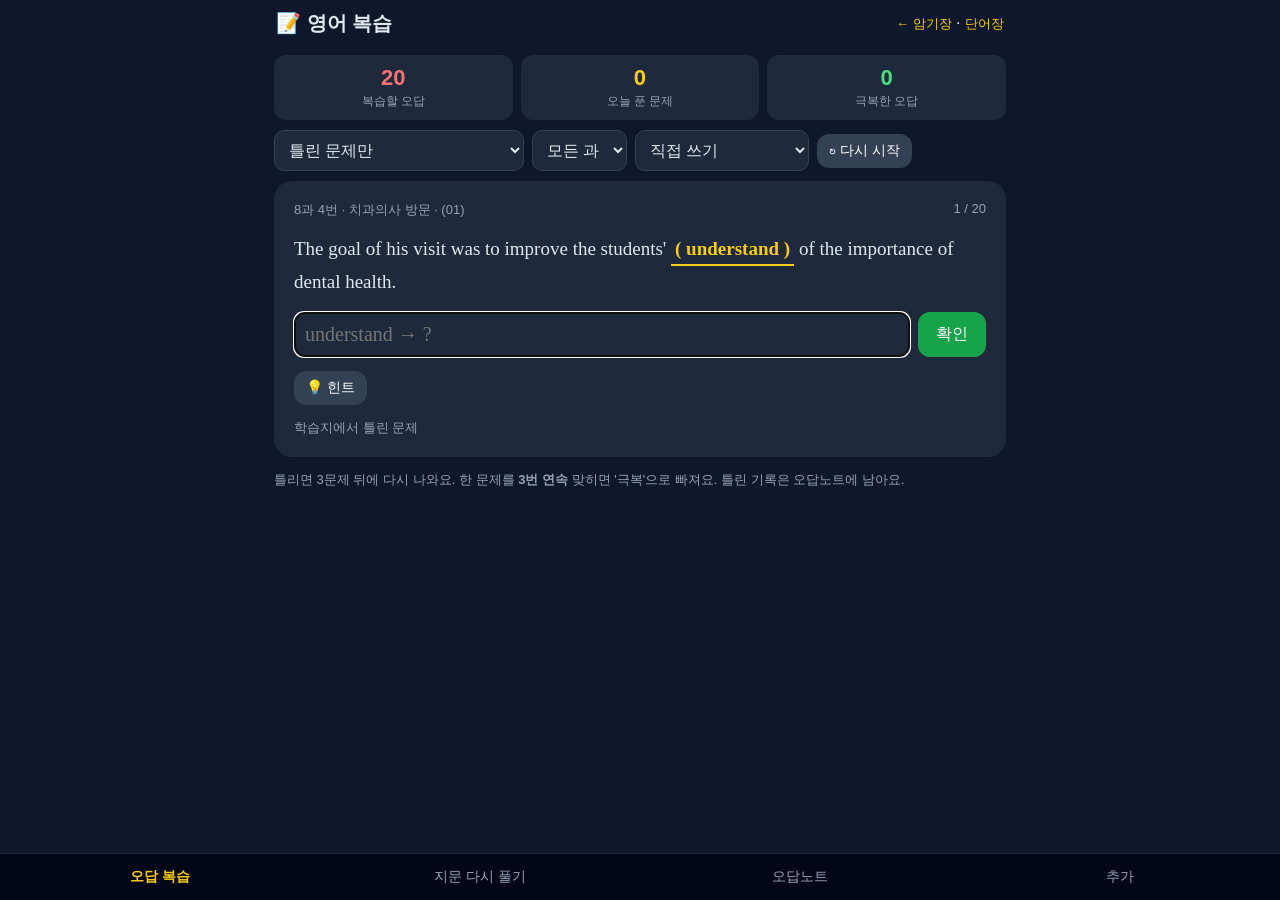
==== commit b94931ca: "아이폰에서 두 번 탭할 때 화면 확대되지 않게 수정 - touch-action: manipulation 으로 두 번 탭 확대 막기 (두 손가락 확대는 유지) - 입력칸·선택 상자 " ====
--- a/english.html
+++ b/english.html
@@ -98,6 +98,9 @@
   .note .h,.why{color:#333}.note .a s{color:#b00}.note .a b{color:#060}
   .pat div{background:#fff;border:1px solid #999}
 }
+/* 아이폰 두 번 탭 확대 막기 */
+html,body,button,a{touch-action:manipulation}
+select,textarea,input{font-size:max(16px,1em)}
 </style>
 </head>
 <body>
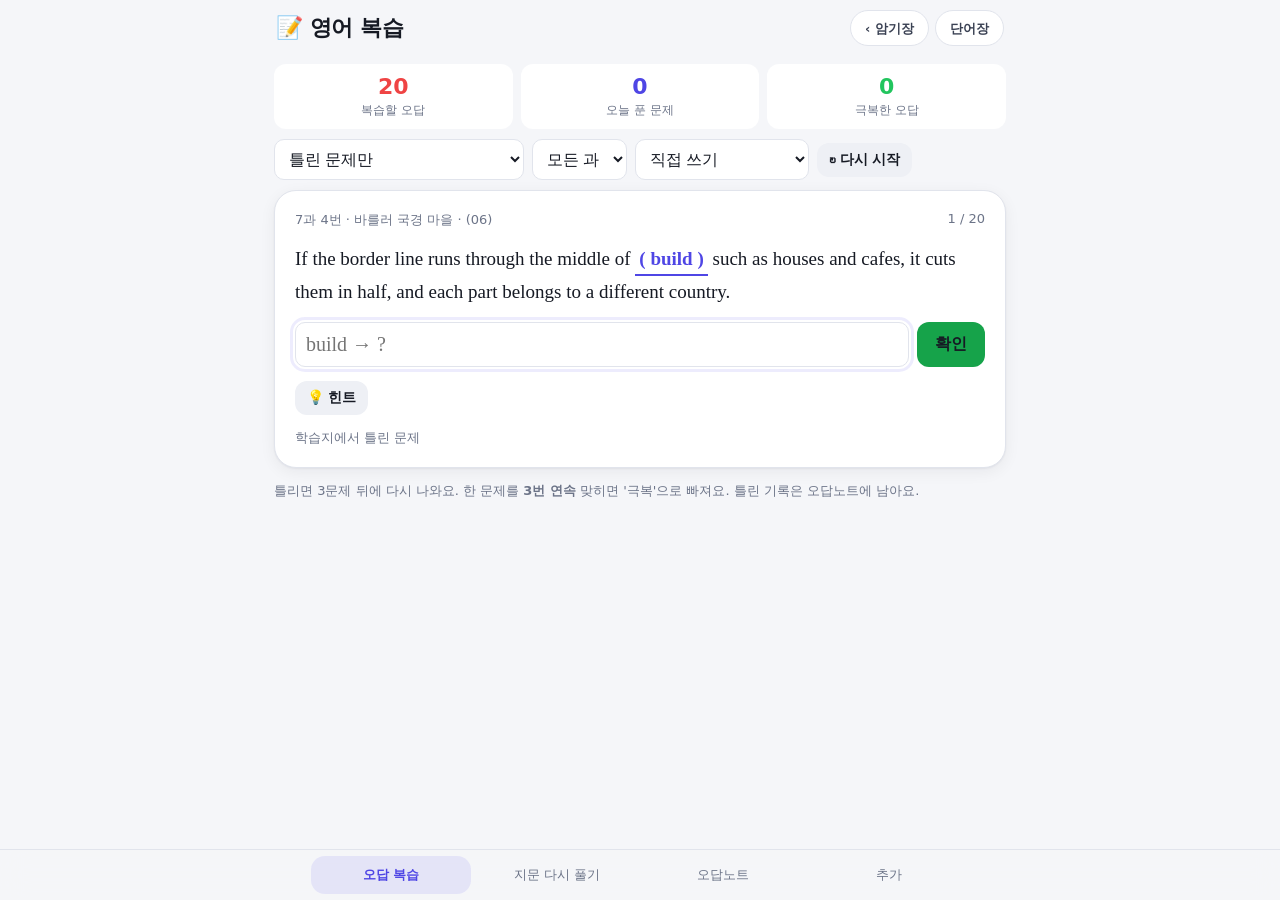
==== commit 5c7f7441: "전체 UI 통일: 공통 디자인 파일(theme.css)로 모든 페이지 색·글꼴·버튼 맞춤 - theme.css 하나에서 밝은/어두운 화면 색, 글꼴, 모서리, 그림자를 정하고 모든" ====
--- a/english.html
+++ b/english.html
@@ -28,68 +28,68 @@
 -->
 <style>
 *{box-sizing:border-box;-webkit-tap-highlight-color:transparent}
-body{margin:0;font-family:-apple-system,"Apple SD Gothic Neo","Noto Sans KR",sans-serif;background:#0f172a;color:#e2e8f0;padding-bottom:calc(80px + env(safe-area-inset-bottom))}
+body{margin:0;font-family:var(--sans);background:var(--bg);color:var(--text);padding-bottom:calc(80px + env(safe-area-inset-bottom))}
 .top{display:flex;justify-content:space-between;align-items:center;padding:calc(env(safe-area-inset-top) + 10px) 16px 8px;max-width:760px;margin:0 auto}
-.top h1{font-size:20px;margin:0}
-.top a{color:#facc15;font-size:13px;text-decoration:none}
+.top h1{font-size:22px;margin:0;font-weight:800;letter-spacing:-.02em}
+.top a{font-size:13px}
 main{max-width:760px;margin:0 auto;padding:0 14px}
 h2{font-size:16px;margin:22px 0 8px}
-.muted{color:#94a3b8;font-size:13px;line-height:1.5}
+.muted{color:var(--muted);font-size:13px;line-height:1.5}
 .hidden{display:none!important}
 .center{text-align:center}
 .tab{display:none}.tab.active{display:block}
 .row{display:flex;flex-wrap:wrap;gap:8px;margin:10px 0;align-items:center}
-select,input[type=text],textarea{background:#1e293b;color:#e2e8f0;border:1px solid #334155;border-radius:10px;padding:10px;font-size:16px}
+select,input[type=text],textarea{background:var(--surface);color:var(--text);border:1px solid var(--line);border-radius:10px;padding:10px;font-size:16px}
 textarea{width:100%;font-family:ui-monospace,monospace;font-size:13px}
 .chk{display:flex;align-items:center;gap:4px;font-size:14px}
-.btn{background:#334155;color:#fff;border:0;border-radius:12px;padding:12px 18px;font-size:16px;cursor:pointer}
+.btn{background:var(--surface2);color:var(--text);font-weight:600;border:0;border-radius:12px;padding:12px 18px;font-size:16px;cursor:pointer}
 .btn.small{padding:8px 12px;font-size:14px}
-.btn.good{background:#16a34a}.btn.bad{background:#dc2626}.btn.mid{background:#ca8a04}
+.btn.good{background:var(--good)}.btn.bad{background:var(--bad)}.btn.mid{background:var(--mid)}
 .btn.wide{flex:1}
 .stats{display:grid;grid-template-columns:repeat(3,1fr);gap:8px;margin:10px 0}
-.stat{background:#1e293b;border-radius:12px;padding:10px;text-align:center}
+.stat{background:var(--surface);border-radius:12px;padding:10px;text-align:center}
 .stat b{display:block;font-size:22px}
-.stat span{font-size:12px;color:#94a3b8}
-.stat.r b{color:#f87171}.stat.y b{color:#facc15}.stat.g b{color:#4ade80}
-.qcard{background:#1e293b;border-radius:18px;padding:20px;display:flex;flex-direction:column;gap:14px;min-height:260px}
-.qmeta{display:flex;justify-content:space-between;color:#94a3b8;font-size:13px;gap:8px}
-.tagc{background:#334155;border-radius:8px;padding:1px 8px;font-size:12px;color:#e2e8f0}
-.sent{font-size:19px;line-height:1.65;font-family:Georgia,"Times New Roman",serif}
-.blank{display:inline-block;border-bottom:2px solid #facc15;color:#facc15;font-weight:700;padding:0 4px;min-width:70px;text-align:center}
-.blank.ok{color:#4ade80;border-color:#4ade80}.blank.no{color:#f87171;border-color:#f87171}
+.stat span{font-size:12px;color:var(--muted)}
+.stat.r b{color:var(--no-line)}.stat.y b{color:var(--accent)}.stat.g b{color:var(--ok-line)}
+.qcard{background:var(--surface);border:1px solid var(--line);box-shadow:var(--shadow);border-radius:22px;padding:20px;display:flex;flex-direction:column;gap:14px;min-height:260px}
+.qmeta{display:flex;justify-content:space-between;color:var(--muted);font-size:13px;gap:8px}
+.tagc{background:var(--surface2);border-radius:8px;padding:1px 8px;font-size:12px;color:var(--text)}
+.sent{font-size:19px;line-height:1.65;font-family:var(--en)}
+.blank{display:inline-block;border-bottom:2px solid var(--accent);color:var(--accent);font-weight:700;padding:0 4px;min-width:70px;text-align:center}
+.blank.ok{color:var(--ok-line);border-color:var(--ok-line)}.blank.no{color:var(--no-line);border-color:var(--no-line)}
 .ansrow{display:flex;gap:8px}
-.ansrow input{flex:1;min-width:0;font-size:20px;font-family:Georgia,serif}
+.ansrow input{flex:1;min-width:0;font-size:20px;font-family:var(--en)}
 .ansrow .btn{white-space:nowrap}
-.result{border-top:1px dashed #475569;padding-top:12px;line-height:1.6;font-size:15px}
+.result{border-top:1px dashed var(--line2);padding-top:12px;line-height:1.6;font-size:15px}
 .result .big{font-size:20px;font-weight:700}
-.result .ok{color:#4ade80}.result .no{color:#f87171}
-.result s{color:#f87171}
-.why{color:#cbd5e1;margin-top:6px}
-.prev{font-size:13px;color:#94a3b8}
-.speak{background:none;border:1px solid #334155;color:#e2e8f0;border-radius:999px;width:36px;height:36px;font-size:15px;cursor:pointer}
+.result .ok{color:var(--ok-line)}.result .no{color:var(--no-line)}
+.result s{color:var(--no-line)}
+.why{color:var(--sub);margin-top:6px}
+.prev{font-size:13px;color:var(--muted)}
+.speak{background:none;border:1px solid var(--line);color:var(--text);border-radius:999px;width:36px;height:36px;font-size:15px;cursor:pointer}
 .chips{display:flex;flex-wrap:wrap;gap:6px;margin:8px 0}
-.chip{background:#1e293b;border:1px solid #334155;color:#e2e8f0;border-radius:999px;padding:7px 12px;font-size:14px;cursor:pointer}
-.chip.on{background:#facc15;color:#111;border-color:#facc15;font-weight:700}
-.chip .n{color:#f87171;font-weight:700;margin-left:3px}
-.chip.on .n{color:#b91c1c}
-.passage{background:#1e293b;border-radius:14px;padding:16px;font-family:Georgia,serif;font-size:17px;line-height:2.1}
-.passage input{width:auto;min-width:90px;max-width:170px;padding:2px 6px;font-size:16px;border-radius:6px;font-family:Georgia,serif}
-.passage input.ok{border-color:#4ade80;color:#4ade80}.passage input.no{border-color:#f87171;color:#f87171}
-.passage .fix{color:#4ade80;font-size:13px;margin-left:2px}
-.passage .base{color:#94a3b8;font-size:12px}
-.note{background:#1e293b;border-radius:12px;padding:12px 14px;margin:10px 0;border-left:4px solid #f87171}
-.note.done{border-left-color:#4ade80;opacity:.75}
-.note .h{display:flex;justify-content:space-between;font-size:12px;color:#94a3b8}
-.note .s{font-family:Georgia,serif;font-size:15px;line-height:1.6;margin:6px 0}
+.chip{background:var(--surface);border:1px solid var(--line);color:var(--text);border-radius:999px;padding:7px 12px;font-size:14px;cursor:pointer}
+.chip.on{background:var(--accent);color:var(--accent-ink);border-color:var(--accent);font-weight:700}
+.chip .n{color:var(--no-line);font-weight:700;margin-left:3px}
+.chip.on .n{color:var(--accent-ink)}
+.passage{background:var(--surface);border-radius:14px;padding:16px;font-family:var(--en);font-size:17px;line-height:2.1}
+.passage input{width:auto;min-width:90px;max-width:170px;padding:2px 6px;font-size:16px;border-radius:6px;font-family:var(--en)}
+.passage input.ok{border-color:var(--ok-line);color:var(--ok-line)}.passage input.no{border-color:var(--no-line);color:var(--no-line)}
+.passage .fix{color:var(--ok-line);font-size:13px;margin-left:2px}
+.passage .base{color:var(--muted);font-size:12px}
+.note{background:var(--surface);border-radius:12px;padding:12px 14px;margin:10px 0;border-left:4px solid var(--no-line)}
+.note.done{border-left-color:var(--ok-line);opacity:.75}
+.note .h{display:flex;justify-content:space-between;font-size:12px;color:var(--muted)}
+.note .s{font-family:var(--en);font-size:15px;line-height:1.6;margin:6px 0}
 .note .a{font-size:15px}
-.note .a s{color:#f87171}.note .a b{color:#4ade80}
+.note .a s{color:var(--no-line)}.note .a b{color:var(--ok-line)}
 .pat{display:flex;flex-wrap:wrap;gap:6px}
-.pat div{background:#1e293b;border-radius:10px;padding:8px 12px;font-size:14px}
-.pat b{color:#f87171}
-.tabs{position:fixed;bottom:0;left:0;right:0;display:flex;background:#020617;border-top:1px solid #1e293b;padding-bottom:env(safe-area-inset-bottom);z-index:5}
-.tabs button{flex:1;background:none;border:0;color:#94a3b8;padding:14px 0;font-size:14px;cursor:pointer}
-.tabs button.active{color:#facc15;font-weight:700}
-.empty{text-align:center;padding:40px 10px;color:#94a3b8}
+.pat div{background:var(--surface);border-radius:10px;padding:8px 12px;font-size:14px}
+.pat b{color:var(--no-line)}
+.tabs{position:fixed;bottom:0;left:0;right:0;display:flex;justify-content:center;background:var(--bg);border-top:1px solid var(--surface);padding-bottom:env(safe-area-inset-bottom);z-index:5}
+.tabs button{flex:1;max-width:160px;background:none;border:0;color:var(--muted);margin:6px 3px;padding:10px 2px;font-size:13px;white-space:nowrap;cursor:pointer}
+.tabs button.active{color:var(--accent);font-weight:700;background:var(--accent-soft);border-radius:14px}
+.empty{text-align:center;padding:40px 10px;color:var(--muted)}
 @media print{
   body{background:#fff;color:#000;padding:0}
   .top,.tabs,.noprint,.row{display:none!important}
@@ -102,11 +102,12 @@
 html,body,button,a{touch-action:manipulation}
 select,textarea,input{font-size:max(16px,1em)}
 </style>
+<link rel="stylesheet" href="theme.css">
 </head>
 <body>
 <header class="top">
   <h1>📝 영어 복습</h1>
-  <div><a href="index.html">← 암기장</a> · <a href="vocab.html">단어장</a></div>
+  <div class="toplinks" style="margin:0"><a href="index.html">‹ 암기장</a><a href="vocab.html">단어장</a></div>
 </header>
 
 <main>
--- a/theme.css
+++ b/theme.css
@@ -0,0 +1,112 @@
+/* =====================================================================
+   암기장 공통 디자인 (모든 페이지가 마지막에 불러옴)
+   - 색·글꼴·모서리·그림자를 여기 한 곳에서만 정한다. 페이지 <style>에는 색을 직접 쓰지 않는다.
+   - 메인 화면(style.css) 이름: --bg --surface --surface2 --line --text --sub --muted --accent ...
+   - 공책형 페이지(vocab·mogo·korean-grammar·hanmun) 이름: --paper --card --ink --rule --chip --gold --red --blue --green ...
+     두 이름 모두 아래 한 팔레트에서 나온다.
+   - 기기 설정에 따라 밝은/어두운 화면이 자동으로 바뀐다.
+   ===================================================================== */
+:root{
+  /* 팔레트 — 밝은 화면 */
+  --bg:#f5f6f9; --surface:#ffffff; --surface2:#eef0f5; --line:#e1e4ec; --line2:#cfd4df;
+  --text:#161a24; --sub:#3b4254; --muted:#6c7488;
+  --accent:#4f46e5; --accent-ink:#ffffff; --accent-soft:rgba(79,70,229,.10);
+  --good:#16a34a; --bad:#dc2626; --mid:#d97706;
+  --ok-bg:#dcfce7; --ok-fg:#166534; --ok-line:#22c55e;
+  --no-bg:#fee2e2; --no-fg:#b91c1c; --no-line:#ef4444;
+  --see-bg:#e0e7ff; --see-fg:#3730a3; --see-line:#6366f1;
+  --hl:#fff1b8;
+  --shadow:0 1px 2px rgba(16,24,40,.05),0 4px 16px rgba(16,24,40,.06);
+  --radius:18px; --radius-sm:12px;
+  --mm-lum:46%;
+  /* 글꼴: 아이폰은 시스템 글꼴(애플 산돌고딕), 그 밖엔 Pretendard·Noto Sans KR. 한자는 --han, 영어 본문은 --en */
+  --sans:-apple-system,BlinkMacSystemFont,"Pretendard","Apple SD Gothic Neo","Noto Sans KR","Malgun Gothic",system-ui,sans-serif;
+  --serif:var(--sans);
+  --en:Georgia,"Times New Roman",serif;
+  --mono:ui-monospace,"SF Mono",Menlo,Consolas,monospace;
+  --han:"Noto Serif KR","Noto Serif CJK KR","Apple SD Gothic Neo",serif;
+  /* 공책형 페이지용 이름 */
+  --paper:var(--bg); --card:var(--surface); --ink:var(--text); --rule:var(--line); --chip:var(--surface2);
+  --gold:#b7791f; --red:#d9363e; --blue:#2563eb; --green:#15803d; --purple:#7c3aed;
+  color-scheme:light;
+}
+@media (prefers-color-scheme:dark){:root{
+  --bg:#0d0f14; --surface:#171a22; --surface2:#20242f; --line:#2a2f3b; --line2:#3a404e;
+  --text:#eceef4; --sub:#c3c8d4; --muted:#8a92a6;
+  --accent:#8b8cff; --accent-ink:#0d0f14; --accent-soft:rgba(139,140,255,.16);
+  --good:#16a34a; --bad:#dc2626; --mid:#b7791f;
+  --ok-bg:#12351f; --ok-fg:#86efac; --ok-line:#4ade80;
+  --no-bg:#3f1113; --no-fg:#fca5a5; --no-line:#f87171;
+  --see-bg:#1e2150; --see-fg:#c7cbff; --see-line:#8b8cff;
+  --hl:#4a4224;
+  --shadow:0 1px 2px rgba(0,0,0,.35),0 6px 18px rgba(0,0,0,.25);
+  --mm-lum:64%;
+  --gold:#e0b44c; --red:#f17b7b; --blue:#7aa2f7; --green:#6fcf8a; --purple:#b794f6;
+  color-scheme:dark;
+}}
+
+/* ---------- 바탕 ---------- */
+html,body{background:var(--bg);color:var(--text)}
+body{font-family:var(--sans);-webkit-font-smoothing:antialiased;text-rendering:optimizeLegibility}
+h1,h2,h3,h4,h5{font-family:var(--sans)}
+::selection{background:var(--accent-soft)}
+a{color:inherit}
+button:focus-visible,a:focus-visible,input:focus-visible,select:focus-visible{outline:3px solid var(--accent-soft);outline-offset:2px}
+
+/* ---------- 페이지 머리말: ‹ 암기장 (모든 하위 페이지 같은 모양) ---------- */
+.backlink,.toplinks a{display:inline-flex;align-items:center;gap:4px;min-height:36px;padding:6px 14px;border-radius:999px;background:var(--surface);border:1px solid var(--line);color:var(--sub);font:600 13px/1 var(--sans);text-decoration:none;box-shadow:none}
+.backlink:active,.toplinks a:active{transform:scale(.97)}
+.toplinks{display:flex;gap:6px;margin-bottom:10px}
+:where(.wrap) > header h1,.wrap header h1,.picker h1{font-family:var(--sans);font-weight:800;font-size:1.75rem;letter-spacing:-.03em;line-height:1.25}
+:where(.wrap) header .backlink{margin-bottom:10px}
+
+/* ---------- 타일 (처음 화면 과목 · 각 페이지 메뉴) ---------- */
+.ptile,.mtile{background:var(--surface);border:1px solid var(--line);border-radius:var(--radius);box-shadow:var(--shadow);color:var(--text);padding:16px;gap:4px;transition:transform .12s}
+.ptile:active,.mtile:active{transform:scale(.98)}
+.ptile b,.mtile b{font-family:var(--sans);font-weight:700;font-size:1.08rem;letter-spacing:-.01em}
+.ptile small,.mtile small{color:var(--muted);font-size:.8rem;line-height:1.45}
+.ptile .ic,.mtile .ic{font-size:1.65rem;line-height:1;margin-bottom:6px}
+
+/* ---------- 칩 · 고르기 버튼 (선택된 것은 모두 같은 강조색) ---------- */
+.chip{border-radius:999px;border:1px solid var(--line);background:var(--surface);color:var(--sub)}
+.chip.on,.chip[aria-pressed="true"]{background:var(--accent);border-color:var(--accent);color:var(--accent-ink);font-weight:700}
+.chip.alt[aria-pressed="true"]{background:var(--accent-soft);border-color:var(--accent);color:var(--accent)}
+.seg{border:1px solid var(--line);border-radius:var(--radius-sm);overflow:hidden;background:var(--surface)}
+.seg button{background:var(--surface);color:var(--sub);border:0}
+.seg button[aria-pressed="true"],.seg button.on{background:var(--accent);color:var(--accent-ink);font-weight:700}
+
+/* ---------- 공책형 페이지 버튼·카드 (.wrap 안) ---------- */
+:where(.wrap) .btn{background:var(--accent);border:1px solid var(--accent);color:var(--accent-ink);border-radius:14px;font-weight:700}
+:where(.wrap) .btn.ghost{background:var(--surface);border-color:var(--line);color:var(--text)}
+:where(.wrap) .btn:active{opacity:.85}
+:where(.wrap) .card{background:var(--surface);background-image:none;border:1px solid var(--line);border-radius:22px;box-shadow:var(--shadow);padding:30px 22px 24px}
+:where(.wrap) .card::before{display:none}
+:where(.wrap) .card .sec{left:22px}
+:where(.wrap) .card .front{font-family:var(--sans);letter-spacing:-.02em}
+:where(.wrap) .card .back{color:var(--accent)}
+:where(.wrap) .q,.wrap .result,.wrap .sheet,.wrap .srow{border:1px solid var(--line);border-radius:var(--radius);box-shadow:var(--shadow);background:var(--surface)}
+:where(.wrap) .opt{border-radius:14px;border-color:var(--line);background:var(--surface)}
+:where(.wrap) .opt.right{border-color:var(--ok-line);background:var(--ok-bg);color:var(--ok-fg)}
+:where(.wrap) .opt.wrong{border-color:var(--no-line);background:var(--no-bg);color:var(--no-fg)}
+:where(.wrap) .rate button{border-radius:16px}
+.wrap .r1{background:var(--bad)}.wrap .r2{background:var(--mid);color:#fff!important}.wrap .r3{background:var(--good)}
+:where(.wrap) input[type=text],.wrap input[type=search]{border:1px solid var(--line);border-radius:14px;background:var(--surface);color:var(--text)}
+:where(.wrap) input[type=text]:focus,.wrap input[type=search]:focus{border-color:var(--accent);outline:3px solid var(--accent-soft)}
+.pagebar{background:var(--bg);border-bottom:1px solid var(--line)}
+.pagebar h2{font-family:var(--sans);font-weight:800;letter-spacing:-.02em}
+.pagebar .back{background:var(--surface);border:1px solid var(--line);color:var(--sub);font-weight:600}
+.bar{background:var(--surface2)}
+.label{letter-spacing:.02em;text-transform:none;font-weight:600}
+body::before{background:var(--bg)}
+
+/* 한문 단계 고르기 */
+.tier[aria-pressed="true"]{border-color:var(--accent);background:var(--accent-soft)}
+
+/* ---------- 아래 탭 막대 (메인 화면 · 영어 복습 같은 모양) ---------- */
+.tabs{background:color-mix(in srgb,var(--bg) 86%,transparent);-webkit-backdrop-filter:blur(14px);backdrop-filter:blur(14px);border-top:1px solid var(--line)}
+
+/* 아이폰: 두 번 탭 확대 막기 · 16px 미만 입력칸 자동 확대 막기 */
+html,body,button,a{touch-action:manipulation;-webkit-tap-highlight-color:transparent}
+select,textarea,input{font-size:max(16px,1em)}
+@media (prefers-reduced-motion:reduce){*{transition:none!important}}
+@media print{html,body{background:#fff!important;color:#000}}
